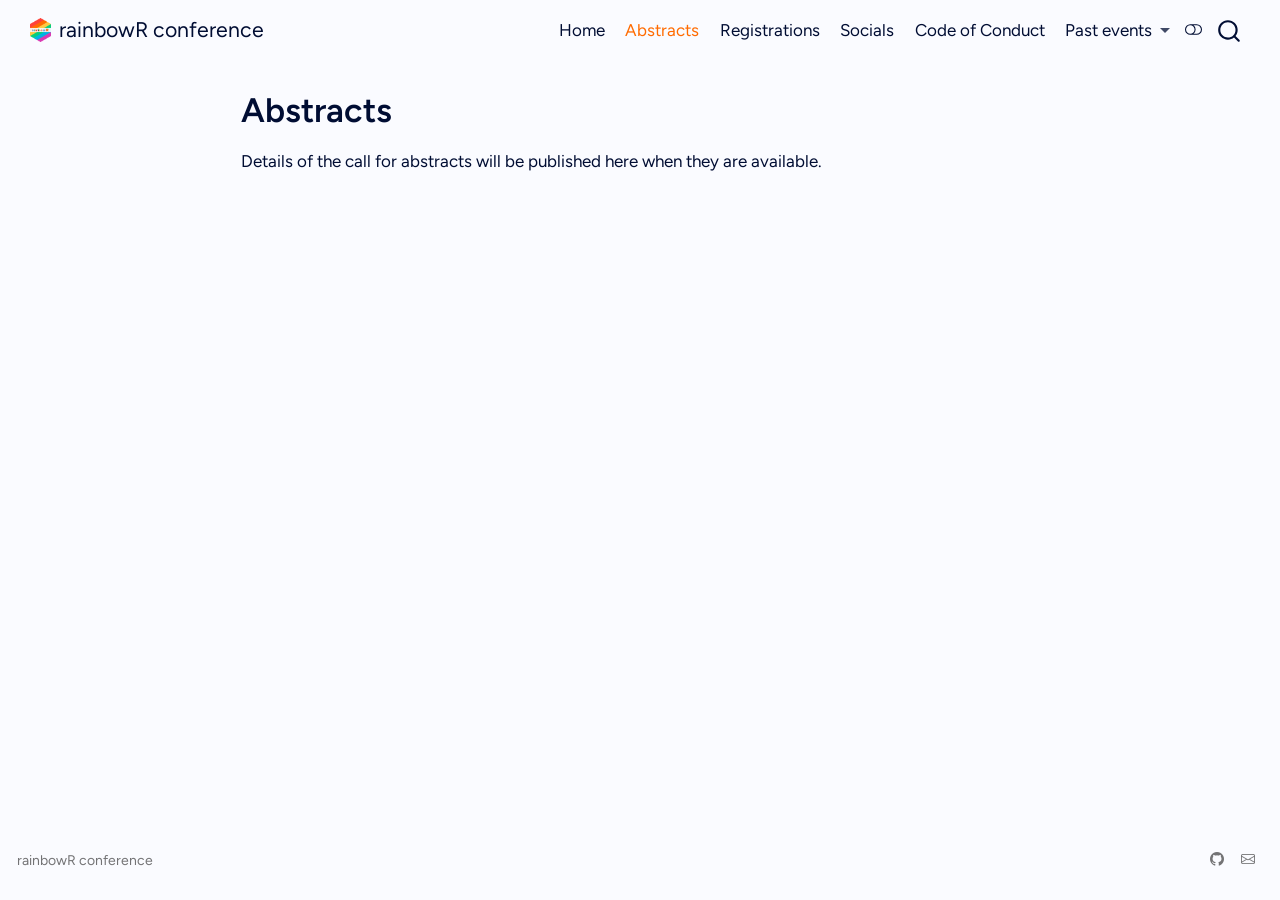
==== abstracts.html @ 48405aad "Built site for gh-pages" ====
<!DOCTYPE html>
<html xmlns="http://www.w3.org/1999/xhtml" lang="en" xml:lang="en"><head>

<meta charset="utf-8">
<meta name="generator" content="quarto-1.9.38">

<meta name="viewport" content="width=device-width, initial-scale=1.0, user-scalable=yes">


<title>Abstracts – rainbowR conference</title>
<style>
/* Default styles provided by pandoc.
** See https://pandoc.org/MANUAL.html#variables-for-html for config info.
*/
code{white-space: pre-wrap;}
span.smallcaps{font-variant: small-caps;}
div.columns{display: flex; gap: min(4vw, 1.5em);}
div.column{flex: auto; overflow-x: auto;}
div.hanging-indent{margin-left: 1.5em; text-indent: -1.5em;}
ul.task-list{list-style: none;}
ul.task-list li input[type="checkbox"] {
  width: 0.8em;
  margin: 0 0.8em 0.2em -1em; /* quarto-specific, see https://github.com/quarto-dev/quarto-cli/issues/4556 */ 
  vertical-align: middle;
}
</style>


<script src="site_libs/quarto-nav/quarto-nav.js"></script>
<script src="site_libs/quarto-nav/headroom.min.js"></script>
<script src="site_libs/clipboard/clipboard.min.js"></script>
<script src="site_libs/quarto-search/autocomplete.umd.js"></script>
<script src="site_libs/quarto-search/fuse.min.js"></script>
<script src="site_libs/quarto-search/quarto-search.js"></script>
<meta name="quarto:offset" content="./">
<link href="./images/rainbow-hex-square.png" rel="icon" type="image/png">
<script src="site_libs/quarto-html/quarto.js" type="module"></script>
<script src="site_libs/quarto-html/tabsets/tabsets.js" type="module"></script>
<script src="site_libs/quarto-html/popper.min.js"></script>
<script src="site_libs/quarto-html/tippy.umd.min.js"></script>
<script src="site_libs/quarto-html/anchor.min.js"></script>
<link href="site_libs/quarto-html/tippy.css" rel="stylesheet">
<link href="site_libs/quarto-html/quarto-syntax-highlighting-7fb49733e5ee94f68dc2a6f9c8534044.css" rel="stylesheet" class="quarto-color-scheme" id="quarto-text-highlighting-styles">
<link href="site_libs/quarto-html/quarto-syntax-highlighting-dark-79c09c6f51b1d1d5d9f085c2ee957520.css" rel="stylesheet" class="quarto-color-scheme quarto-color-alternate" id="quarto-text-highlighting-styles">
<link href="site_libs/quarto-html/quarto-syntax-highlighting-7fb49733e5ee94f68dc2a6f9c8534044.css" rel="stylesheet" class="quarto-color-scheme-extra" id="quarto-text-highlighting-styles">
<script src="site_libs/bootstrap/bootstrap.min.js"></script>
<link href="site_libs/bootstrap/bootstrap-icons.css" rel="stylesheet">
<link href="site_libs/bootstrap/bootstrap-a741489e085d508e864bdbec97f29b47.min.css" rel="stylesheet" append-hash="true" class="quarto-color-scheme" id="quarto-bootstrap" data-mode="light">
<link href="site_libs/bootstrap/bootstrap-dark-61cfa3917e1bb6692cb77ac7c244202c.min.css" rel="stylesheet" append-hash="true" class="quarto-color-scheme quarto-color-alternate" id="quarto-bootstrap" data-mode="dark">
<link href="site_libs/bootstrap/bootstrap-a741489e085d508e864bdbec97f29b47.min.css" rel="stylesheet" append-hash="true" class="quarto-color-scheme-extra" id="quarto-bootstrap" data-mode="light">
<script id="quarto-search-options" type="application/json">{
  "location": "navbar",
  "copy-button": false,
  "collapse-after": 3,
  "panel-placement": "end",
  "type": "overlay",
  "limit": 50,
  "keyboard-shortcut": [
    "f",
    "/",
    "s"
  ],
  "show-item-context": false,
  "language": {
    "search-no-results-text": "No results",
    "search-matching-documents-text": "matching documents",
    "search-copy-link-title": "Copy link to search",
    "search-hide-matches-text": "Hide additional matches",
    "search-more-match-text": "more match in this document",
    "search-more-matches-text": "more matches in this document",
    "search-clear-button-title": "Clear",
    "search-text-placeholder": "",
    "search-detached-cancel-button-title": "Cancel",
    "search-submit-button-title": "Submit",
    "search-label": "Search"
  }
}</script>
<style>html{ scroll-behavior: smooth; }</style>


<meta property="og:title" content="Abstracts – rainbowR conference">
<meta property="og:description" content="">
<meta property="og:image" content="images/rainbowR-square.png">
<meta property="og:site_name" content="rainbowR conference">
<meta property="og:image:alt" content="rainbowR conference logo">
</head>

<body class="nav-fixed fullcontent quarto-light"><script id="quarto-html-before-body" type="application/javascript">
    const toggleBodyColorMode = (bsSheetEl) => {
      const mode = bsSheetEl.getAttribute("data-mode");
      const bodyEl = window.document.querySelector("body");
      if (mode === "dark") {
        bodyEl.classList.add("quarto-dark");
        bodyEl.classList.remove("quarto-light");
      } else {
        bodyEl.classList.add("quarto-light");
        bodyEl.classList.remove("quarto-dark");
      }
    }
    const toggleBodyColorPrimary = () => {
      const bsSheetEl = window.document.querySelector("link#quarto-bootstrap:not([rel=disabled-stylesheet])");
      if (bsSheetEl) {
        toggleBodyColorMode(bsSheetEl);
      }
    }
    const setColorSchemeToggle = (alternate) => {
      const toggles = window.document.querySelectorAll('.quarto-color-scheme-toggle');
      for (let i=0; i < toggles.length; i++) {
        const toggle = toggles[i];
        if (toggle) {
          if (alternate) {
            toggle.classList.add("alternate");
          } else {
            toggle.classList.remove("alternate");
          }
        }
      }
    };
    const toggleColorMode = (alternate) => {
      // Switch the stylesheets
      const primaryStylesheets = window.document.querySelectorAll('link.quarto-color-scheme:not(.quarto-color-alternate)');
      const alternateStylesheets = window.document.querySelectorAll('link.quarto-color-scheme.quarto-color-alternate');
      manageTransitions('#quarto-margin-sidebar .nav-link', false);
      if (alternate) {
        // note: dark is layered on light, we don't disable primary!
        enableStylesheet(alternateStylesheets);
        for (const sheetNode of alternateStylesheets) {
          if (sheetNode.id === "quarto-bootstrap") {
            toggleBodyColorMode(sheetNode);
          }
        }
      } else {
        disableStylesheet(alternateStylesheets);
        enableStylesheet(primaryStylesheets)
        toggleBodyColorPrimary();
      }
      manageTransitions('#quarto-margin-sidebar .nav-link', true);
      // Switch the toggles
      setColorSchemeToggle(alternate)
      // Hack to workaround the fact that safari doesn't
      // properly recolor the scrollbar when toggling (#1455)
      if (navigator.userAgent.indexOf('Safari') > 0 && navigator.userAgent.indexOf('Chrome') == -1) {
        manageTransitions("body", false);
        window.scrollTo(0, 1);
        setTimeout(() => {
          window.scrollTo(0, 0);
          manageTransitions("body", true);
        }, 40);
      }
    }
    const disableStylesheet = (stylesheets) => {
      for (let i=0; i < stylesheets.length; i++) {
        const stylesheet = stylesheets[i];
        stylesheet.rel = 'disabled-stylesheet';
      }
    }
    const enableStylesheet = (stylesheets) => {
      for (let i=0; i < stylesheets.length; i++) {
        const stylesheet = stylesheets[i];
        if(stylesheet.rel !== 'stylesheet') { // for Chrome, which will still FOUC without this check
          stylesheet.rel = 'stylesheet';
        }
      }
    }
    const manageTransitions = (selector, allowTransitions) => {
      const els = window.document.querySelectorAll(selector);
      for (let i=0; i < els.length; i++) {
        const el = els[i];
        if (allowTransitions) {
          el.classList.remove('notransition');
        } else {
          el.classList.add('notransition');
        }
      }
    }
    const isFileUrl = () => {
      return window.location.protocol === 'file:';
    }
    const hasAlternateSentinel = () => {
      let styleSentinel = getColorSchemeSentinel();
      if (styleSentinel !== null) {
        return styleSentinel === "alternate";
      } else {
        return false;
      }
    }
    const setStyleSentinel = (alternate) => {
      const value = alternate ? "alternate" : "default";
      if (!isFileUrl()) {
        window.localStorage.setItem("quarto-color-scheme", value);
      } else {
        localAlternateSentinel = value;
      }
    }
    const getColorSchemeSentinel = () => {
      if (!isFileUrl()) {
        const storageValue = window.localStorage.getItem("quarto-color-scheme");
        return storageValue != null ? storageValue : localAlternateSentinel;
      } else {
        return localAlternateSentinel;
      }
    }
    const toggleGiscusIfUsed = (isAlternate, darkModeDefault) => {
      const baseTheme = document.querySelector('#giscus-base-theme')?.value ?? 'light';
      const alternateTheme = document.querySelector('#giscus-alt-theme')?.value ?? 'dark';
      let newTheme = '';
      if(authorPrefersDark) {
        newTheme = isAlternate ? baseTheme : alternateTheme;
      } else {
        newTheme = isAlternate ? alternateTheme : baseTheme;
      }
      const changeGiscusTheme = () => {
        // From: https://github.com/giscus/giscus/issues/336
        const sendMessage = (message) => {
          const iframe = document.querySelector('iframe.giscus-frame');
          if (!iframe) return;
          iframe.contentWindow.postMessage({ giscus: message }, 'https://giscus.app');
        }
        sendMessage({
          setConfig: {
            theme: newTheme
          }
        });
      }
      const isGiscussLoaded = window.document.querySelector('iframe.giscus-frame') !== null;
      if (isGiscussLoaded) {
        changeGiscusTheme();
      }
    };
    const authorPrefersDark = false;
    const darkModeDefault = authorPrefersDark;
      document.querySelector('link#quarto-text-highlighting-styles.quarto-color-scheme-extra').rel = 'disabled-stylesheet';
      document.querySelector('link#quarto-bootstrap.quarto-color-scheme-extra').rel = 'disabled-stylesheet';
    let localAlternateSentinel = darkModeDefault ? 'alternate' : 'default';
    // Dark / light mode switch
    window.quartoToggleColorScheme = () => {
      // Read the current dark / light value
      let toAlternate = !hasAlternateSentinel();
      toggleColorMode(toAlternate);
      setStyleSentinel(toAlternate);
      toggleGiscusIfUsed(toAlternate, darkModeDefault);
      window.dispatchEvent(new Event('resize'));
    };
    // Switch to dark mode if need be
    if (hasAlternateSentinel()) {
      toggleColorMode(true);
    } else {
      toggleColorMode(false);
    }
  </script>

<div id="quarto-search-results"></div>
  <header id="quarto-header" class="headroom fixed-top">
    <nav class="navbar navbar-expand-lg " data-bs-theme="dark">
      <div class="navbar-container container-fluid">
      <div class="navbar-brand-container mx-auto">
    <a href="./index.html" class="navbar-brand navbar-brand-logo">
    <img src="./images/rainbowR-hex.png" alt="" class="navbar-logo light-content">
    <img src="./images/rainbowR-hex.png" alt="" class="navbar-logo dark-content">
    </a>
    <a class="navbar-brand" href="./index.html">
    <span class="navbar-title">rainbowR conference</span>
    </a>
  </div>
            <div id="quarto-search" class="" title="Search"></div>
          <button class="navbar-toggler" type="button" data-bs-toggle="collapse" data-bs-target="#navbarCollapse" aria-controls="navbarCollapse" role="menu" aria-expanded="false" aria-label="Toggle navigation" onclick="if (window.quartoToggleHeadroom) { window.quartoToggleHeadroom(); }">
  <span class="navbar-toggler-icon"></span>
</button>
          <div class="collapse navbar-collapse" id="navbarCollapse">
            <ul class="navbar-nav navbar-nav-scroll ms-auto">
  <li class="nav-item">
    <a class="nav-link" href="./index.html"> 
<span class="menu-text">Home</span></a>
  </li>  
  <li class="nav-item">
    <a class="nav-link active" href="./abstracts.html" aria-current="page"> 
<span class="menu-text">Abstracts</span></a>
  </li>  
  <li class="nav-item">
    <a class="nav-link" href="./registrations.html"> 
<span class="menu-text">Registrations</span></a>
  </li>  
  <li class="nav-item">
    <a class="nav-link" href="./socials.html"> 
<span class="menu-text">Socials</span></a>
  </li>  
  <li class="nav-item">
    <a class="nav-link" href="./CoC.html"> 
<span class="menu-text">Code of Conduct</span></a>
  </li>  
  <li class="nav-item dropdown ">
    <a class="nav-link dropdown-toggle" href="#" id="nav-menu-past-events" role="link" data-bs-toggle="dropdown" aria-expanded="false">
 <span class="menu-text">Past events</span>
    </a>
    <ul class="dropdown-menu dropdown-menu-end" aria-labelledby="nav-menu-past-events">    
        <li>
    <a class="dropdown-item" href="https://conference2026.rainbowr.org">
 <span class="dropdown-text">rainbowR conference 2026</span></a>
  </li>  
    </ul>
  </li>
</ul>
          </div> <!-- /navcollapse -->
            <div class="quarto-navbar-tools">
  <a href="" class="quarto-color-scheme-toggle quarto-navigation-tool  px-1" onclick="window.quartoToggleColorScheme(); return false;" title="Toggle dark mode"><i class="bi"></i></a>
</div>
      </div> <!-- /container-fluid -->
    </nav>
</header>
<!-- content -->
<div id="quarto-content" class="quarto-container page-columns page-rows-contents page-layout-article page-navbar">
<!-- sidebar -->
<!-- margin-sidebar -->
    
<!-- main -->
<main class="content" id="quarto-document-content">


<header id="title-block-header" class="quarto-title-block default">
<div class="quarto-title">
<h1 class="title">Abstracts</h1>
</div>



<div class="quarto-title-meta">

    
  
    
  </div>
  


</header>


<p>Details of the call for abstracts will be published here when they are available.</p>
<!--
CALL FOR ABSTRACTS TEMPLATE

::: {.callout-tip}
## Abstract submissions are open

Submit your proposal by [submission deadline and time zone] using the
[submission form](URL). We will notify applicants by [notification date].
:::

Describe the conference themes and the kinds of R-related work the programme
will showcase. State clearly who is welcome to submit and, where applicable,
any expectations for speakers.

## Presentation formats

- **Regular talks ([duration]):** [Format, Q&A, and recording guidance.]
- **Lightning talks ([duration]):** [Format and recording guidance.]
- **Other formats:** [Panels, posters, workshops, or other options, if offered.]

## Submitting an abstract

State the abstract word limit, what information to provide, the review process,
and any accessibility or support available to speakers.

## Key dates

- **Submissions open:** [date]
- **Submissions close:** [date and time zone]
- **Decisions sent:** [date]
- **Recording deadline, if relevant:** [date]
-->
<!--
PREVIOUS CONFERENCE REFERENCE (2026)
Copy or adapt this content only after replacing all year-specific details.

---
title: "Abstracts"
format: html
---
::: {.callout-tip}
## Submissions are now closed!
Proposals to speak were open until December 8th, 2025, midnight, [anywhere on earth](https://dateful.com/convert/aoe-anywhere-on-earth).
Acceptance notifications will be sent out by January 9, 2026.
:::

We are accepting proposals for talks across two strands:

  - Showcasing the many ways that our diverse community uses R
  - Working with LGBTQ+ data

Share with the audience how you use R in your professional career across all disciplines, or for personal projects.
**We're open to talks on any R-related topic, including R packages and web-apps, analytics and modeling, emerging trends in R, and ways to foster community and collaboration**.
Additionally, we would love to hear from the data practitioners who use R to raise awareness of LGBTQ+ issues!

::: {.callout-note}
Attendance at the conference is open to LGBTQ+ folks and allies. We expect speakers to be LGBTQ+.
:::

The types of abstracts we are accepting includes:

- **Regular talks (20 minutes)**: Speakers are encouraged to keep their presentations 15–17 minutes to allow for a Q&A. Preferably pre-recorded.
- **Lightning talks (5 minutes)**: A brief talk, which must be pre-recorded.

Abstracts should (up to) 150 words.

## Pre-recording
For the smooth-running of the conference, we require that all lightning talks are pre-recorded.
We would prefer for regular talks to be pre-recorded, though we will not require this.

## Key dates
- **November 6th, 2025 :** Abstract submission is open
- **December 8th, 2025:** Abstract submission is closed (extended from December 1st)
- **January 9, 2026**: Abstract acceptance sent out
- **February 16, 2026**: Deadline for talk recordings

-->



</main> <!-- /main -->
<script id="quarto-html-after-body" type="application/javascript">
  window.document.addEventListener("DOMContentLoaded", function (event) {
    // Ensure there is a toggle, if there isn't float one in the top right
    if (window.document.querySelector('.quarto-color-scheme-toggle') === null) {
      const a = window.document.createElement('a');
      a.classList.add('top-right');
      a.classList.add('quarto-color-scheme-toggle');
      a.href = "";
      a.onclick = function() { try { window.quartoToggleColorScheme(); } catch {} return false; };
      const i = window.document.createElement("i");
      i.classList.add('bi');
      a.appendChild(i);
      window.document.body.appendChild(a);
    }
    setColorSchemeToggle(hasAlternateSentinel())
    const icon = "";
    const anchorJS = new window.AnchorJS();
    anchorJS.options = {
      placement: 'right',
      icon: icon
    };
    anchorJS.add('.anchored');
    const isCodeAnnotation = (el) => {
      for (const clz of el.classList) {
        if (clz.startsWith('code-annotation-')) {                     
          return true;
        }
      }
      return false;
    }
    const onCopySuccess = function(e) {
      // button target
      const button = e.trigger;
      // don't keep focus
      button.blur();
      // flash "checked"
      button.classList.add('code-copy-button-checked');
      var currentTitle = button.getAttribute("title");
      button.setAttribute("title", "Copied!");
      let tooltip;
      if (window.bootstrap) {
        button.setAttribute("data-bs-toggle", "tooltip");
        button.setAttribute("data-bs-placement", "left");
        button.setAttribute("data-bs-title", "Copied!");
        tooltip = new bootstrap.Tooltip(button, 
          { trigger: "manual", 
            customClass: "code-copy-button-tooltip",
            offset: [0, -8]});
        tooltip.show();    
      }
      setTimeout(function() {
        if (tooltip) {
          tooltip.hide();
          button.removeAttribute("data-bs-title");
          button.removeAttribute("data-bs-toggle");
          button.removeAttribute("data-bs-placement");
        }
        button.setAttribute("title", currentTitle);
        button.classList.remove('code-copy-button-checked');
      }, 1000);
      // clear code selection
      e.clearSelection();
    }
    const getTextToCopy = function(trigger) {
      const outerScaffold = trigger.parentElement.cloneNode(true);
      const codeEl = outerScaffold.querySelector('code');
      for (const childEl of codeEl.children) {
        if (isCodeAnnotation(childEl)) {
          childEl.remove();
        }
      }
      return codeEl.innerText;
    }
    const clipboard = new window.ClipboardJS('.code-copy-button:not([data-in-quarto-modal])', {
      text: getTextToCopy
    });
    clipboard.on('success', onCopySuccess);
    if (window.document.getElementById('quarto-embedded-source-code-modal')) {
      const clipboardModal = new window.ClipboardJS('.code-copy-button[data-in-quarto-modal]', {
        text: getTextToCopy,
        container: window.document.getElementById('quarto-embedded-source-code-modal')
      });
      clipboardModal.on('success', onCopySuccess);
    }
      var localhostRegex = new RegExp(/^(?:http|https):\/\/localhost\:?[0-9]*\//);
      var mailtoRegex = new RegExp(/^mailto:/);
        var filterRegex = new RegExp('/' + window.location.host + '/');
      var isInternal = (href) => {
          return filterRegex.test(href) || localhostRegex.test(href) || mailtoRegex.test(href);
      }
      // Inspect non-navigation links and adorn them if external
     var links = window.document.querySelectorAll('a[href]:not(.nav-link):not(.navbar-brand):not(.toc-action):not(.sidebar-link):not(.sidebar-item-toggle):not(.pagination-link):not(.no-external):not([aria-hidden]):not(.dropdown-item):not(.quarto-navigation-tool):not(.about-link)');
      for (var i=0; i<links.length; i++) {
        const link = links[i];
        if (!isInternal(link.href)) {
          // undo the damage that might have been done by quarto-nav.js in the case of
          // links that we want to consider external
          if (link.dataset.originalHref !== undefined) {
            link.href = link.dataset.originalHref;
          }
        }
      }
    function tippyHover(el, contentFn, onTriggerFn, onUntriggerFn) {
      const config = {
        allowHTML: true,
        maxWidth: 500,
        delay: 100,
        arrow: false,
        appendTo: function(el) {
            return el.parentElement;
        },
        interactive: true,
        interactiveBorder: 10,
        theme: 'quarto',
        placement: 'bottom-start',
      };
      if (contentFn) {
        config.content = contentFn;
      }
      if (onTriggerFn) {
        config.onTrigger = onTriggerFn;
      }
      if (onUntriggerFn) {
        config.onUntrigger = onUntriggerFn;
      }
      window.tippy(el, config); 
    }
    const noterefs = window.document.querySelectorAll('a[role="doc-noteref"]');
    for (var i=0; i<noterefs.length; i++) {
      const ref = noterefs[i];
      tippyHover(ref, function() {
        // use id or data attribute instead here
        let href = ref.getAttribute('data-footnote-href') || ref.getAttribute('href');
        try { href = new URL(href).hash; } catch {}
        const id = href.replace(/^#\/?/, "");
        const note = window.document.getElementById(id);
        if (note) {
          return note.innerHTML;
        } else {
          return "";
        }
      });
    }
    const xrefs = window.document.querySelectorAll('a.quarto-xref');
    const processXRef = (id, note) => {
      // Strip column container classes
      const stripColumnClz = (el) => {
        el.classList.remove("page-full", "page-columns");
        if (el.children) {
          for (const child of el.children) {
            stripColumnClz(child);
          }
        }
      }
      stripColumnClz(note)
      if (id === null || id.startsWith('sec-')) {
        // Special case sections, only their first couple elements
        const container = document.createElement("div");
        if (note.children && note.children.length > 2) {
          container.appendChild(note.children[0].cloneNode(true));
          for (let i = 1; i < note.children.length; i++) {
            const child = note.children[i];
            if (child.tagName === "P" && child.innerText === "") {
              continue;
            } else {
              container.appendChild(child.cloneNode(true));
              break;
            }
          }
          if (window.Quarto?.typesetMath) {
            window.Quarto.typesetMath(container);
          }
          return container.innerHTML
        } else {
          if (window.Quarto?.typesetMath) {
            window.Quarto.typesetMath(note);
          }
          return note.innerHTML;
        }
      } else {
        // Remove any anchor links if they are present
        const anchorLink = note.querySelector('a.anchorjs-link');
        if (anchorLink) {
          anchorLink.remove();
        }
        if (window.Quarto?.typesetMath) {
          window.Quarto.typesetMath(note);
        }
        if (note.classList.contains("callout")) {
          return note.outerHTML;
        } else {
          return note.innerHTML;
        }
      }
    }
    for (var i=0; i<xrefs.length; i++) {
      const xref = xrefs[i];
      tippyHover(xref, undefined, function(instance) {
        instance.disable();
        let url = xref.getAttribute('href');
        let hash = undefined; 
        if (url.startsWith('#')) {
          hash = url;
        } else {
          try { hash = new URL(url).hash; } catch {}
        }
        if (hash) {
          const id = hash.replace(/^#\/?/, "");
          const note = window.document.getElementById(id);
          if (note !== null) {
            try {
              const html = processXRef(id, note.cloneNode(true));
              instance.setContent(html);
            } finally {
              instance.enable();
              instance.show();
            }
          } else {
            // See if we can fetch this
            fetch(url.split('#')[0])
            .then(res => res.text())
            .then(html => {
              const parser = new DOMParser();
              const htmlDoc = parser.parseFromString(html, "text/html");
              const note = htmlDoc.getElementById(id);
              if (note !== null) {
                const html = processXRef(id, note);
                instance.setContent(html);
              } 
            }).finally(() => {
              instance.enable();
              instance.show();
            });
          }
        } else {
          // See if we can fetch a full url (with no hash to target)
          // This is a special case and we should probably do some content thinning / targeting
          fetch(url)
          .then(res => res.text())
          .then(html => {
            const parser = new DOMParser();
            const htmlDoc = parser.parseFromString(html, "text/html");
            const note = htmlDoc.querySelector('main.content');
            if (note !== null) {
              // This should only happen for chapter cross references
              // (since there is no id in the URL)
              // remove the first header
              if (note.children.length > 0 && note.children[0].tagName === "HEADER") {
                note.children[0].remove();
              }
              const html = processXRef(null, note);
              instance.setContent(html);
            } 
          }).finally(() => {
            instance.enable();
            instance.show();
          });
        }
      }, function(instance) {
      });
    }
        let selectedAnnoteEl;
        const selectorForAnnotation = ( cell, annotation) => {
          let cellAttr = 'data-code-cell="' + cell + '"';
          let lineAttr = 'data-code-annotation="' +  annotation + '"';
          const selector = 'span[' + cellAttr + '][' + lineAttr + ']';
          return selector;
        }
        const selectCodeLines = (annoteEl) => {
          const doc = window.document;
          const targetCell = annoteEl.getAttribute("data-target-cell");
          const targetAnnotation = annoteEl.getAttribute("data-target-annotation");
          const annoteSpan = window.document.querySelector(selectorForAnnotation(targetCell, targetAnnotation));
          const lines = annoteSpan.getAttribute("data-code-lines").split(",");
          const lineIds = lines.map((line) => {
            return targetCell + "-" + line;
          })
          let top = null;
          let height = null;
          let parent = null;
          if (lineIds.length > 0) {
              //compute the position of the single el (top and bottom and make a div)
              const el = window.document.getElementById(lineIds[0]);
              top = el.offsetTop;
              height = el.offsetHeight;
              parent = el.parentElement.parentElement;
            if (lineIds.length > 1) {
              const lastEl = window.document.getElementById(lineIds[lineIds.length - 1]);
              const bottom = lastEl.offsetTop + lastEl.offsetHeight;
              height = bottom - top;
            }
            if (top !== null && height !== null && parent !== null) {
              // cook up a div (if necessary) and position it 
              let div = window.document.getElementById("code-annotation-line-highlight");
              if (div === null) {
                div = window.document.createElement("div");
                div.setAttribute("id", "code-annotation-line-highlight");
                div.style.position = 'absolute';
                parent.appendChild(div);
              }
              div.style.top = top - 2 + "px";
              div.style.height = height + 4 + "px";
              div.style.left = 0;
              let gutterDiv = window.document.getElementById("code-annotation-line-highlight-gutter");
              if (gutterDiv === null) {
                gutterDiv = window.document.createElement("div");
                gutterDiv.setAttribute("id", "code-annotation-line-highlight-gutter");
                gutterDiv.style.position = 'absolute';
                const codeCell = window.document.getElementById(targetCell);
                const gutter = codeCell.querySelector('.code-annotation-gutter');
                gutter.appendChild(gutterDiv);
              }
              gutterDiv.style.top = top - 2 + "px";
              gutterDiv.style.height = height + 4 + "px";
            }
            selectedAnnoteEl = annoteEl;
          }
        };
        const unselectCodeLines = () => {
          const elementsIds = ["code-annotation-line-highlight", "code-annotation-line-highlight-gutter"];
          elementsIds.forEach((elId) => {
            const div = window.document.getElementById(elId);
            if (div) {
              div.remove();
            }
          });
          selectedAnnoteEl = undefined;
        };
          // Handle positioning of the toggle
      window.addEventListener(
        "resize",
        throttle(() => {
          elRect = undefined;
          if (selectedAnnoteEl) {
            selectCodeLines(selectedAnnoteEl);
          }
        }, 10)
      );
      function throttle(fn, ms) {
      let throttle = false;
      let timer;
        return (...args) => {
          if(!throttle) { // first call gets through
              fn.apply(this, args);
              throttle = true;
          } else { // all the others get throttled
              if(timer) clearTimeout(timer); // cancel #2
              timer = setTimeout(() => {
                fn.apply(this, args);
                timer = throttle = false;
              }, ms);
          }
        };
      }
        // Attach click handler to the DT
        const annoteDls = window.document.querySelectorAll('dt[data-target-cell]');
        for (const annoteDlNode of annoteDls) {
          annoteDlNode.addEventListener('click', (event) => {
            const clickedEl = event.target;
            if (clickedEl !== selectedAnnoteEl) {
              unselectCodeLines();
              const activeEl = window.document.querySelector('dt[data-target-cell].code-annotation-active');
              if (activeEl) {
                activeEl.classList.remove('code-annotation-active');
              }
              selectCodeLines(clickedEl);
              clickedEl.classList.add('code-annotation-active');
            } else {
              // Unselect the line
              unselectCodeLines();
              clickedEl.classList.remove('code-annotation-active');
            }
          });
        }
    const findCites = (el) => {
      const parentEl = el.parentElement;
      if (parentEl) {
        const cites = parentEl.dataset.cites;
        if (cites) {
          return {
            el,
            cites: cites.split(' ')
          };
        } else {
          return findCites(el.parentElement)
        }
      } else {
        return undefined;
      }
    };
    var bibliorefs = window.document.querySelectorAll('a[role="doc-biblioref"]');
    for (var i=0; i<bibliorefs.length; i++) {
      const ref = bibliorefs[i];
      const citeInfo = findCites(ref);
      if (citeInfo) {
        tippyHover(citeInfo.el, function() {
          var popup = window.document.createElement('div');
          citeInfo.cites.forEach(function(cite) {
            var citeDiv = window.document.createElement('div');
            citeDiv.classList.add('hanging-indent');
            citeDiv.classList.add('csl-entry');
            var biblioDiv = window.document.getElementById('ref-' + cite);
            if (biblioDiv) {
              citeDiv.innerHTML = biblioDiv.innerHTML;
            }
            popup.appendChild(citeDiv);
          });
          return popup.innerHTML;
        });
      }
    }
  });
  </script>
</div> <!-- /content -->
<footer class="footer">
  <div class="nav-footer">
    <div class="nav-footer-left">
<p>rainbowR conference</p>
</div>   
    <div class="nav-footer-center">
      &nbsp;
    </div>
    <div class="nav-footer-right">
      <ul class="footer-items list-unstyled">
    <li class="nav-item compact">
    <a class="nav-link" href="https://github.com/r-lgbtq">
      <i class="bi bi-github" role="img">
</i> 
    </a>
  </li>  
    <li class="nav-item compact">
    <a class="nav-link" href="mailto:hello@rainbowr.org">
      <i class="bi bi-envelope" role="img">
</i> 
    </a>
  </li>  
</ul>
    </div>
  </div>
</footer>




<script src="site_libs/quarto-html/zenscroll-min.js"></script>
</body></html>
---- site_libs/quarto-html/tippy.css ----
.tippy-box[data-animation=fade][data-state=hidden]{opacity:0}[data-tippy-root]{max-width:calc(100vw - 10px)}.tippy-box{position:relative;background-color:#333;color:#fff;border-radius:4px;font-size:14px;line-height:1.4;white-space:normal;outline:0;transition-property:transform,visibility,opacity}.tippy-box[data-placement^=top]>.tippy-arrow{bottom:0}.tippy-box[data-placement^=top]>.tippy-arrow:before{bottom:-7px;left:0;border-width:8px 8px 0;border-top-color:initial;transform-origin:center top}.tippy-box[data-placement^=bottom]>.tippy-arrow{top:0}.tippy-box[data-placement^=bottom]>.tippy-arrow:before{top:-7px;left:0;border-width:0 8px 8px;border-bottom-color:initial;transform-origin:center bottom}.tippy-box[data-placement^=left]>.tippy-arrow{right:0}.tippy-box[data-placement^=left]>.tippy-arrow:before{border-width:8px 0 8px 8px;border-left-color:initial;right:-7px;transform-origin:center left}.tippy-box[data-placement^=right]>.tippy-arrow{left:0}.tippy-box[data-placement^=right]>.tippy-arrow:before{left:-7px;border-width:8px 8px 8px 0;border-right-color:initial;transform-origin:center right}.tippy-box[data-inertia][data-state=visible]{transition-timing-function:cubic-bezier(.54,1.5,.38,1.11)}.tippy-arrow{width:16px;height:16px;color:#333}.tippy-arrow:before{content:"";position:absolute;border-color:transparent;border-style:solid}.tippy-content{position:relative;padding:5px 9px;z-index:1}
---- site_libs/quarto-html/quarto-syntax-highlighting-7fb49733e5ee94f68dc2a6f9c8534044.css ----
/* quarto syntax highlight colors */
:root {
  --quarto-hl-ot-color: #494957;
  --quarto-hl-at-color: #CA2AA3;
  --quarto-hl-ss-color: #00A553;
  --quarto-hl-an-color: #494957;
  --quarto-hl-fu-color: #009BCB;
  --quarto-hl-st-color: #00A553;
  --quarto-hl-cf-color: #B55A00;
  --quarto-hl-op-color: #494957;
  --quarto-hl-er-color: #DE2118;
  --quarto-hl-bn-color: #DE2118;
  --quarto-hl-al-color: #DE2118;
  --quarto-hl-va-color: #212129;
  --quarto-hl-bu-color: inherit;
  --quarto-hl-ex-color: inherit;
  --quarto-hl-pp-color: #DE2118;
  --quarto-hl-in-color: #494957;
  --quarto-hl-vs-color: #00A553;
  --quarto-hl-wa-color: #494957;
  --quarto-hl-do-color: #494957;
  --quarto-hl-im-color: #CA2AA3;
  --quarto-hl-ch-color: #00A553;
  --quarto-hl-dt-color: #DE2118;
  --quarto-hl-fl-color: #DE2118;
  --quarto-hl-co-color: #494957;
  --quarto-hl-cv-color: #494957;
  --quarto-hl-cn-color: #F46000;
  --quarto-hl-sc-color: #494957;
  --quarto-hl-dv-color: #DE2118;
  --quarto-hl-re-color: #009BCB;
  --quarto-hl-kw-color: #212129;
}

/* other quarto variables */
:root {
  --quarto-font-monospace: SFMono-Regular, Menlo, Monaco, Consolas, "Liberation Mono", "Courier New", monospace;
}

/* syntax highlight based on Pandoc's rules */
pre > code.sourceCode > span {
  color: #212129;
}

code.sourceCode > span {
  color: #212129;
}

div.sourceCode,
div.sourceCode pre.sourceCode {
  color: #212129;
}

/* Normal */
code span {
  color: #212129;
}

/* Alert */
code span.al {
  color: #DE2118;
  font-style: inherit;
}

/* Annotation */
code span.an {
  color: #494957;
  font-style: inherit;
}

/* Attribute */
code span.at {
  color: #CA2AA3;
  font-style: inherit;
}

/* BaseN */
code span.bn {
  color: #DE2118;
  font-style: inherit;
}

/* BuiltIn */
code span.bu {
  font-style: inherit;
}

/* ControlFlow */
code span.cf {
  color: #B55A00;
  font-style: inherit;
}

/* Char */
code span.ch {
  color: #00A553;
  font-style: inherit;
}

/* Constant */
code span.cn {
  color: #F46000;
  font-style: inherit;
}

/* Comment */
code span.co {
  color: #494957;
  font-style: inherit;
}

/* CommentVar */
code span.cv {
  color: #494957;
  font-style: italic;
}

/* Documentation */
code span.do {
  color: #494957;
  font-style: italic;
}

/* DataType */
code span.dt {
  color: #DE2118;
  font-style: inherit;
}

/* DecVal */
code span.dv {
  color: #DE2118;
  font-style: inherit;
}

/* Error */
code span.er {
  color: #DE2118;
  font-style: inherit;
}

/* Extension */
code span.ex {
  font-style: inherit;
}

/* Float */
code span.fl {
  color: #DE2118;
  font-style: inherit;
}

/* Function */
code span.fu {
  color: #009BCB;
  font-style: inherit;
}

/* Import */
code span.im {
  color: #CA2AA3;
  font-style: inherit;
}

/* Information */
code span.in {
  color: #494957;
  font-style: inherit;
}

/* Keyword */
code span.kw {
  color: #212129;
  font-style: inherit;
}

/* Operator */
code span.op {
  color: #494957;
  font-style: inherit;
}

/* Other */
code span.ot {
  color: #494957;
  font-style: inherit;
}

/* Preprocessor */
code span.pp {
  color: #DE2118;
  font-style: inherit;
}

/* RegionMarker */
code span.re {
  color: #009BCB;
  font-style: inherit;
}

/* SpecialChar */
code span.sc {
  color: #494957;
  font-style: inherit;
}

/* SpecialString */
code span.ss {
  color: #00A553;
  font-style: inherit;
}

/* String */
code span.st {
  color: #00A553;
  font-style: inherit;
}

/* Variable */
code span.va {
  color: #212129;
  font-style: inherit;
}

/* VerbatimString */
code span.vs {
  color: #00A553;
  font-style: inherit;
}

/* Warning */
code span.wa {
  color: #494957;
  font-style: italic;
}

.prevent-inlining {
  content: "</";
}

/*# sourceMappingURL=4d05a1ac2f34a87ce5502c9a93b32b9c.css.map */
---- site_libs/quarto-html/quarto-syntax-highlighting-dark-79c09c6f51b1d1d5d9f085c2ee957520.css ----
/* quarto syntax highlight colors */
:root {
  --quarto-hl-ot-color: #F2F5FF;
  --quarto-hl-at-color: #FFC843;
  --quarto-hl-ss-color: #09CE7C;
  --quarto-hl-an-color: #E4EAFF;
  --quarto-hl-fu-color: #02B3E3;
  --quarto-hl-st-color: #09CE7C;
  --quarto-hl-cf-color: #FF6B00;
  --quarto-hl-op-color: #E4EAFF;
  --quarto-hl-er-color: #FF4239;
  --quarto-hl-bn-color: #FF4239;
  --quarto-hl-al-color: #FF4239;
  --quarto-hl-va-color: #FAFBFF;
  --quarto-hl-bu-color: inherit;
  --quarto-hl-ex-color: inherit;
  --quarto-hl-pp-color: #FF4239;
  --quarto-hl-in-color: #E4EAFF;
  --quarto-hl-vs-color: #09CE7C;
  --quarto-hl-wa-color: #E4EAFF;
  --quarto-hl-do-color: #E4EAFF;
  --quarto-hl-im-color: #FFC843;
  --quarto-hl-ch-color: #09CE7C;
  --quarto-hl-dt-color: #FF4239;
  --quarto-hl-fl-color: #FF4239;
  --quarto-hl-co-color: #E4EAFF;
  --quarto-hl-cv-color: #E4EAFF;
  --quarto-hl-cn-color: #FF6B00;
  --quarto-hl-sc-color: #E4EAFF;
  --quarto-hl-dv-color: #FF4239;
  --quarto-hl-re-color: #02B3E3;
  --quarto-hl-kw-color: #FAFBFF;
}

/* other quarto variables */
:root {
  --quarto-font-monospace: SFMono-Regular, Menlo, Monaco, Consolas, "Liberation Mono", "Courier New", monospace;
}

/* syntax highlight based on Pandoc's rules */
pre > code.sourceCode > span {
  color: #FAFBFF;
}

code.sourceCode > span {
  color: #FAFBFF;
}

div.sourceCode,
div.sourceCode pre.sourceCode {
  color: #FAFBFF;
}

/* Normal */
code span {
  color: #FAFBFF;
}

/* Alert */
code span.al {
  color: #FF4239;
  font-style: inherit;
}

/* Annotation */
code span.an {
  color: #E4EAFF;
  font-style: inherit;
}

/* Attribute */
code span.at {
  color: #FFC843;
  font-style: inherit;
}

/* BaseN */
code span.bn {
  color: #FF4239;
  font-style: inherit;
}

/* BuiltIn */
code span.bu {
  font-style: inherit;
}

/* ControlFlow */
code span.cf {
  color: #FF6B00;
  font-style: inherit;
}

/* Char */
code span.ch {
  color: #09CE7C;
  font-style: inherit;
}

/* Constant */
code span.cn {
  color: #FF6B00;
  font-style: inherit;
}

/* Comment */
code span.co {
  color: #E4EAFF;
  font-style: inherit;
}

/* CommentVar */
code span.cv {
  color: #E4EAFF;
  font-style: italic;
}

/* Documentation */
code span.do {
  color: #E4EAFF;
  font-style: italic;
}

/* DataType */
code span.dt {
  color: #FF4239;
  font-style: inherit;
}

/* DecVal */
code span.dv {
  color: #FF4239;
  font-style: inherit;
}

/* Error */
code span.er {
  color: #FF4239;
  font-style: inherit;
}

/* Extension */
code span.ex {
  font-style: inherit;
}

/* Float */
code span.fl {
  color: #FF4239;
  font-style: inherit;
}

/* Function */
code span.fu {
  color: #02B3E3;
  font-style: inherit;
}

/* Import */
code span.im {
  color: #FFC843;
  font-style: inherit;
}

/* Information */
code span.in {
  color: #E4EAFF;
  font-style: inherit;
}

/* Keyword */
code span.kw {
  color: #FAFBFF;
  font-style: inherit;
}

/* Operator */
code span.op {
  color: #E4EAFF;
  font-style: inherit;
}

/* Other */
code span.ot {
  color: #F2F5FF;
  font-style: inherit;
}

/* Preprocessor */
code span.pp {
  color: #FF4239;
  font-style: inherit;
}

/* RegionMarker */
code span.re {
  color: #02B3E3;
  font-style: inherit;
}

/* SpecialChar */
code span.sc {
  color: #E4EAFF;
  font-style: inherit;
}

/* SpecialString */
code span.ss {
  color: #09CE7C;
  font-style: inherit;
}

/* String */
code span.st {
  color: #09CE7C;
  font-style: inherit;
}

/* Variable */
code span.va {
  color: #FAFBFF;
  font-style: inherit;
}

/* VerbatimString */
code span.vs {
  color: #09CE7C;
  font-style: inherit;
}

/* Warning */
code span.wa {
  color: #E4EAFF;
  font-style: italic;
}

.prevent-inlining {
  content: "</";
}

/*# sourceMappingURL=71fc906194b2673077b8eb6610980be6.css.map */
---- site_libs/quarto-html/quarto-syntax-highlighting-7fb49733e5ee94f68dc2a6f9c8534044.css ----
/* quarto syntax highlight colors */
:root {
  --quarto-hl-ot-color: #494957;
  --quarto-hl-at-color: #CA2AA3;
  --quarto-hl-ss-color: #00A553;
  --quarto-hl-an-color: #494957;
  --quarto-hl-fu-color: #009BCB;
  --quarto-hl-st-color: #00A553;
  --quarto-hl-cf-color: #B55A00;
  --quarto-hl-op-color: #494957;
  --quarto-hl-er-color: #DE2118;
  --quarto-hl-bn-color: #DE2118;
  --quarto-hl-al-color: #DE2118;
  --quarto-hl-va-color: #212129;
  --quarto-hl-bu-color: inherit;
  --quarto-hl-ex-color: inherit;
  --quarto-hl-pp-color: #DE2118;
  --quarto-hl-in-color: #494957;
  --quarto-hl-vs-color: #00A553;
  --quarto-hl-wa-color: #494957;
  --quarto-hl-do-color: #494957;
  --quarto-hl-im-color: #CA2AA3;
  --quarto-hl-ch-color: #00A553;
  --quarto-hl-dt-color: #DE2118;
  --quarto-hl-fl-color: #DE2118;
  --quarto-hl-co-color: #494957;
  --quarto-hl-cv-color: #494957;
  --quarto-hl-cn-color: #F46000;
  --quarto-hl-sc-color: #494957;
  --quarto-hl-dv-color: #DE2118;
  --quarto-hl-re-color: #009BCB;
  --quarto-hl-kw-color: #212129;
}

/* other quarto variables */
:root {
  --quarto-font-monospace: SFMono-Regular, Menlo, Monaco, Consolas, "Liberation Mono", "Courier New", monospace;
}

/* syntax highlight based on Pandoc's rules */
pre > code.sourceCode > span {
  color: #212129;
}

code.sourceCode > span {
  color: #212129;
}

div.sourceCode,
div.sourceCode pre.sourceCode {
  color: #212129;
}

/* Normal */
code span {
  color: #212129;
}

/* Alert */
code span.al {
  color: #DE2118;
  font-style: inherit;
}

/* Annotation */
code span.an {
  color: #494957;
  font-style: inherit;
}

/* Attribute */
code span.at {
  color: #CA2AA3;
  font-style: inherit;
}

/* BaseN */
code span.bn {
  color: #DE2118;
  font-style: inherit;
}

/* BuiltIn */
code span.bu {
  font-style: inherit;
}

/* ControlFlow */
code span.cf {
  color: #B55A00;
  font-style: inherit;
}

/* Char */
code span.ch {
  color: #00A553;
  font-style: inherit;
}

/* Constant */
code span.cn {
  color: #F46000;
  font-style: inherit;
}

/* Comment */
code span.co {
  color: #494957;
  font-style: inherit;
}

/* CommentVar */
code span.cv {
  color: #494957;
  font-style: italic;
}

/* Documentation */
code span.do {
  color: #494957;
  font-style: italic;
}

/* DataType */
code span.dt {
  color: #DE2118;
  font-style: inherit;
}

/* DecVal */
code span.dv {
  color: #DE2118;
  font-style: inherit;
}

/* Error */
code span.er {
  color: #DE2118;
  font-style: inherit;
}

/* Extension */
code span.ex {
  font-style: inherit;
}

/* Float */
code span.fl {
  color: #DE2118;
  font-style: inherit;
}

/* Function */
code span.fu {
  color: #009BCB;
  font-style: inherit;
}

/* Import */
code span.im {
  color: #CA2AA3;
  font-style: inherit;
}

/* Information */
code span.in {
  color: #494957;
  font-style: inherit;
}

/* Keyword */
code span.kw {
  color: #212129;
  font-style: inherit;
}

/* Operator */
code span.op {
  color: #494957;
  font-style: inherit;
}

/* Other */
code span.ot {
  color: #494957;
  font-style: inherit;
}

/* Preprocessor */
code span.pp {
  color: #DE2118;
  font-style: inherit;
}

/* RegionMarker */
code span.re {
  color: #009BCB;
  font-style: inherit;
}

/* SpecialChar */
code span.sc {
  color: #494957;
  font-style: inherit;
}

/* SpecialString */
code span.ss {
  color: #00A553;
  font-style: inherit;
}

/* String */
code span.st {
  color: #00A553;
  font-style: inherit;
}

/* Variable */
code span.va {
  color: #212129;
  font-style: inherit;
}

/* VerbatimString */
code span.vs {
  color: #00A553;
  font-style: inherit;
}

/* Warning */
code span.wa {
  color: #494957;
  font-style: italic;
}

.prevent-inlining {
  content: "</";
}

/*# sourceMappingURL=4d05a1ac2f34a87ce5502c9a93b32b9c.css.map */
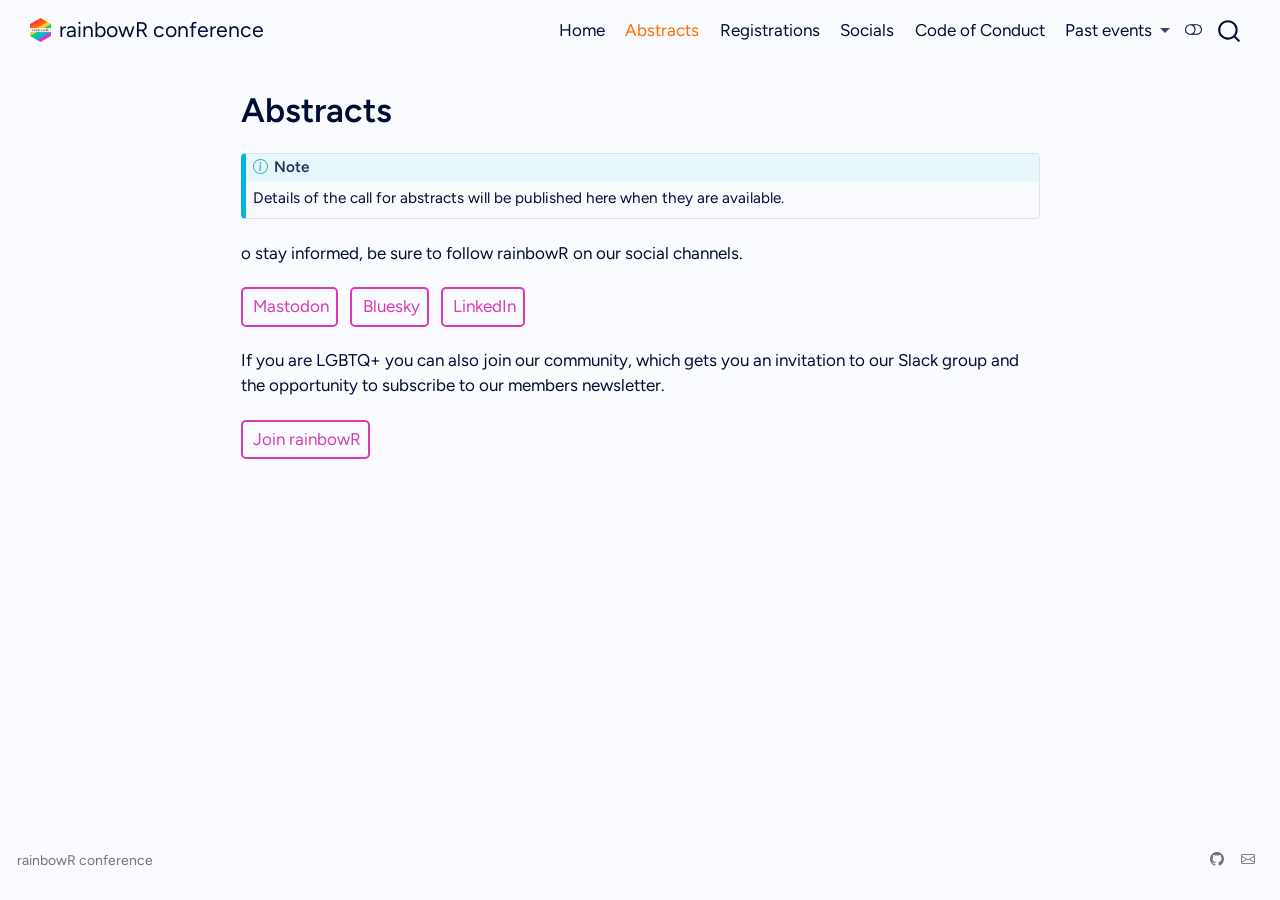
==== commit e1be17e3: "Built site for gh-pages" ====
--- a/abstracts.html
+++ b/abstracts.html
@@ -48,6 +48,7 @@
 <link href="site_libs/bootstrap/bootstrap-a741489e085d508e864bdbec97f29b47.min.css" rel="stylesheet" append-hash="true" class="quarto-color-scheme" id="quarto-bootstrap" data-mode="light">
 <link href="site_libs/bootstrap/bootstrap-dark-61cfa3917e1bb6692cb77ac7c244202c.min.css" rel="stylesheet" append-hash="true" class="quarto-color-scheme quarto-color-alternate" id="quarto-bootstrap" data-mode="dark">
 <link href="site_libs/bootstrap/bootstrap-a741489e085d508e864bdbec97f29b47.min.css" rel="stylesheet" append-hash="true" class="quarto-color-scheme-extra" id="quarto-bootstrap" data-mode="light">
+<script src="site_libs/quarto-contrib/iconify-3.0.0/iconify-icon.min.js"></script>
 <script id="quarto-search-options" type="application/json">{
   "location": "navbar",
   "copy-button": false,
@@ -80,9 +81,11 @@
 
 <meta property="og:title" content="Abstracts – rainbowR conference">
 <meta property="og:description" content="">
-<meta property="og:image" content="images/rainbowR-square.png">
+<meta property="og:image" content="https://r-lgbtq.github.io/conference2027/images/rainbowR-square.png">
 <meta property="og:site_name" content="rainbowR conference">
 <meta property="og:image:alt" content="rainbowR conference logo">
+<meta property="og:image:height" content="600">
+<meta property="og:image:width" content="600">
 </head>
 
 <body class="nav-fixed fullcontent quarto-light"><script id="quarto-html-before-body" type="application/javascript">
@@ -335,7 +338,23 @@
 </header>
 
 
+<div class="callout callout-style-default callout-note callout-titled">
+<div class="callout-header d-flex align-content-center">
+<div class="callout-icon-container">
+<i class="callout-icon"></i>
+</div>
+<div class="callout-title-container flex-fill">
+Note
+</div>
+</div>
+<div class="callout-body-container callout-body">
 <p>Details of the call for abstracts will be published here when they are available.</p>
+</div>
+</div>
+<p>o stay informed, be sure to follow rainbowR on our social channels.</p>
+<p><a href="https://tech.lgbt/@rainbowR" class="btn icon-link"><iconify-icon role="img" inline="" icon="mdi:mastodon" aria-label="Icon mastodon from mdi Iconify.design set." title="Icon mastodon from mdi Iconify.design set."></iconify-icon> Mastodon</a> <a href="https://bsky.app/profile/rainbowr.org" class="btn icon-link"><iconify-icon role="img" inline="" icon="simple-icons:bluesky" aria-label="Icon bluesky from simple-icons Iconify.design set." title="Icon bluesky from simple-icons Iconify.design set."></iconify-icon> Bluesky</a> <a href="https://www.linkedin.com/company/rainbowr/" class="btn icon-link"><iconify-icon role="img" inline="" icon="mdi:linkedin" aria-label="Icon linkedin from mdi Iconify.design set." title="Icon linkedin from mdi Iconify.design set."></iconify-icon> LinkedIn</a></p>
+<p>If you are LGBTQ+ you can also join our community, which gets you an invitation to our Slack group and the opportunity to subscribe to our members newsletter.</p>
+<p><a href="https://docs.google.com/forms/d/e/1FAIpQLSepXotTnoEDaIaflIWXCZNB7dptPqzQsCL6ha2VVHIqgAxXDA/viewform?usp=dialog" class="btn icon-link"><iconify-icon role="img" inline="" icon="bi:person-plus-fill" aria-label="Icon person-plus-fill from bi Iconify.design set." title="Icon person-plus-fill from bi Iconify.design set."></iconify-icon> Join rainbowR</a></p>
 <!--
 CALL FOR ABSTRACTS TEMPLATE
 
@@ -503,7 +522,7 @@
     }
       var localhostRegex = new RegExp(/^(?:http|https):\/\/localhost\:?[0-9]*\//);
       var mailtoRegex = new RegExp(/^mailto:/);
-        var filterRegex = new RegExp('/' + window.location.host + '/');
+        var filterRegex = new RegExp("https:\/\/r-lgbtq\.github\.io\/conference2027\/");
       var isInternal = (href) => {
           return filterRegex.test(href) || localhostRegex.test(href) || mailtoRegex.test(href);
       }
